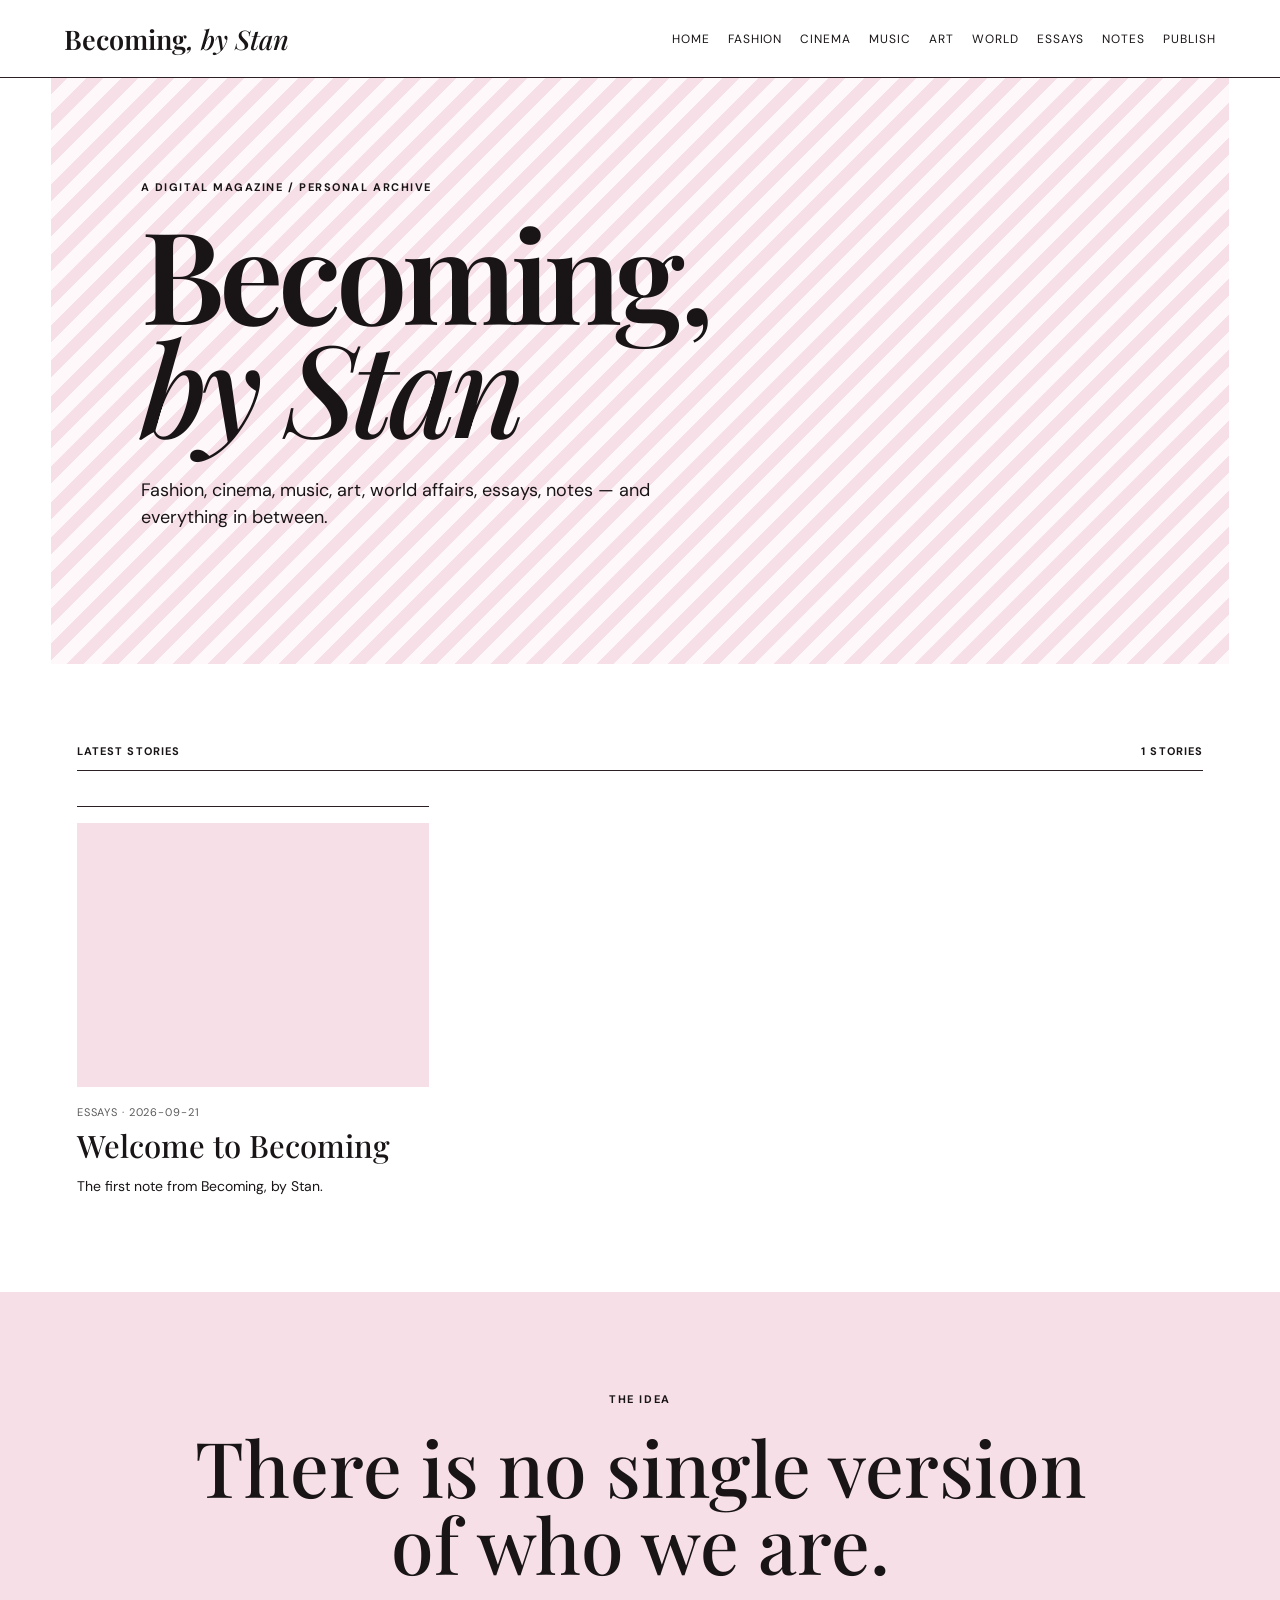
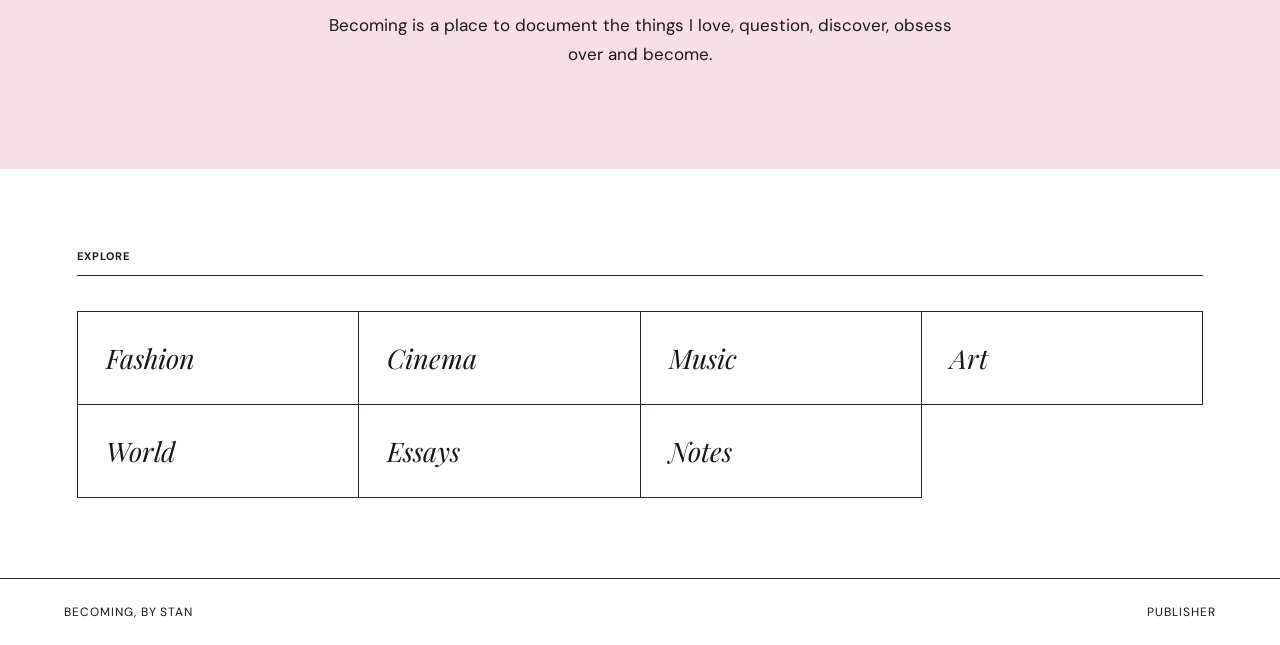
==== index.html @ a14f879a "Add files via upload" ====
<!doctype html>
<html lang="en"><head><meta charset="utf-8"><meta name="viewport" content="width=device-width,initial-scale=1"><title>Becoming, by Stan</title><link rel="stylesheet" href="style.css"></head>
<body>
<header><a class="brand" href="index.html">Becoming<span>, by Stan</span></a><nav><a href="index.html">Home</a><a href="category.html?cat=Fashion">Fashion</a><a href="category.html?cat=Cinema">Cinema</a><a href="category.html?cat=Music">Music</a><a href="category.html?cat=Art">Art</a><a href="category.html?cat=World">World</a><a href="category.html?cat=Essays">Essays</a><a href="category.html?cat=Notes">Notes</a><a href="admin.html">Publish</a></nav></header>
<main>
<section class="hero"><div><p class="eyebrow">A digital magazine / personal archive</p><h1>Becoming,<br><em>by Stan</em></h1><p class="hero-copy">Fashion, cinema, music, art, world affairs, essays, notes — and everything in between.</p></div></section>
<section class="section"><div class="section-heading"><span>Latest stories</span><span id="count"></span></div><div id="latest" class="story-grid"></div></section>
<section class="manifesto"><p class="eyebrow">The idea</p><h2>There is no single version of who we are.</h2><p>Becoming is a place to document the things I love, question, discover, obsess over and become.</p></section>
<section class="section"><div class="section-heading"><span>Explore</span></div><div class="category-grid">
<a href="category.html?cat=Fashion">Fashion</a><a href="category.html?cat=Cinema">Cinema</a><a href="category.html?cat=Music">Music</a><a href="category.html?cat=Art">Art</a><a href="category.html?cat=World">World</a><a href="category.html?cat=Essays">Essays</a><a href="category.html?cat=Notes">Notes</a>
</div></section></main>
<footer><span>Becoming, by Stan</span><a href="admin.html">Publisher</a></footer><script src="script.js"></script></body></html>
---- style.css ----
@import url('https://fonts.googleapis.com/css2?family=DM+Sans:wght@400;500;700&family=Playfair+Display:ital,wght@0,500;0,600;1,500;1,600&display=swap');
:root{--pink:#f7dfe8;--soft:#fff8fa;--ink:#191517;--line:#2b2024;--serif:'Playfair Display',Georgia,serif;--sans:'DM Sans',Arial,sans-serif}*{box-sizing:border-box}body{margin:0;color:var(--ink);background:#fff;font-family:var(--sans)}a{color:inherit;text-decoration:none}header{min-height:78px;border-bottom:1px solid var(--line);display:flex;align-items:center;justify-content:space-between;padding:18px 5vw;gap:30px;position:sticky;top:0;background:#fff;z-index:5}.brand{font:600 27px var(--serif)}.brand span{font-style:italic;font-weight:500}nav{display:flex;flex-wrap:wrap;gap:18px;font-size:12px;text-transform:uppercase;letter-spacing:.08em}nav a:hover{text-decoration:underline}.eyebrow{text-transform:uppercase;letter-spacing:.14em;font-size:11px;font-weight:700;margin:0 0 22px}.hero{margin:0 4vw;padding:8vw 7vw 9vw;background:repeating-linear-gradient(135deg,var(--pink) 0,var(--pink) 12px,var(--soft) 12px,var(--soft) 25px);min-height:560px;display:flex;align-items:center}.hero h1{font:600 clamp(58px,10vw,145px)/.88 var(--serif);margin:0;letter-spacing:-.045em}.hero h1 em{font-weight:500}.hero-copy{font-size:18px;line-height:1.5;max-width:540px;margin-top:35px}.section{padding:80px 6vw}.section-heading{display:flex;justify-content:space-between;border-bottom:1px solid var(--line);padding-bottom:12px;text-transform:uppercase;letter-spacing:.1em;font-size:11px;font-weight:700}.story-grid{display:grid;grid-template-columns:repeat(3,1fr);gap:35px;margin-top:35px}.story-card{border-top:1px solid var(--line);padding-top:16px}.story-card .image{aspect-ratio:4/3;background:var(--pink);margin-bottom:18px;background-size:cover;background-position:center}.story-card h2{font:500 31px/1.05 var(--serif);margin:10px 0}.story-card p{font-size:14px;line-height:1.6}.meta{font-size:11px;text-transform:uppercase;letter-spacing:.08em;opacity:.7}.manifesto{padding:100px 12vw;background:var(--pink);text-align:center}.manifesto h2{font:500 clamp(38px,6vw,78px)/1 var(--serif);margin:0 auto 30px;max-width:1000px}.manifesto p:last-child{max-width:650px;margin:auto;font-size:17px;line-height:1.7}.category-grid{display:grid;grid-template-columns:repeat(4,1fr);margin-top:35px;border-top:1px solid var(--line);border-left:1px solid var(--line)}.category-grid a{padding:28px;border-right:1px solid var(--line);border-bottom:1px solid var(--line);font:italic 27px var(--serif)}.category-grid a:hover{background:var(--pink)}.category-header{padding:90px 6vw 50px;background:var(--soft)}.category-header h1,.article-page h1,.admin h1{font-family:var(--serif);font-weight:600;line-height:.95;letter-spacing:-.04em}.category-header h1{font-size:clamp(55px,9vw,120px)}.article-page{max-width:950px;margin:auto;padding:90px 6vw}.article-page h1{font-size:clamp(52px,8vw,105px);margin-bottom:25px}.article-subtitle{font:italic 24px/1.4 var(--serif);max-width:750px}.article-page article{font:18px/1.8 var(--serif);max-width:760px;margin:55px auto}.article-page article p{margin:0 0 1.4em}.article-hero{width:100%;max-height:650px;object-fit:cover;margin-top:45px}footer{border-top:1px solid var(--line);padding:25px 5vw;display:flex;justify-content:space-between;font-size:12px;text-transform:uppercase;letter-spacing:.08em}.admin{max-width:850px;margin:auto;padding:80px 6vw}.admin h1{font-size:70px;margin-bottom:30px}.notice{background:var(--soft);border-left:4px solid var(--pink);padding:18px;line-height:1.6}.admin form{display:grid;gap:20px;margin-top:40px}.admin label{font-size:12px;text-transform:uppercase;letter-spacing:.08em;font-weight:700;display:grid;gap:8px}.admin input,.admin textarea,.admin select{font:16px var(--sans);padding:13px;border:1px solid var(--line);background:#fff}.button{border:1px solid var(--line);background:var(--ink);color:#fff;padding:15px 22px;font-weight:700;cursor:pointer}.draft{border-top:1px solid var(--line);padding:18px 0;display:flex;justify-content:space-between;gap:20px}@media(max-width:800px){header{align-items:flex-start}header nav{display:none}.hero{min-height:480px;margin:0}.story-grid{grid-template-columns:1fr}.category-grid{grid-template-columns:1fr 1fr}}
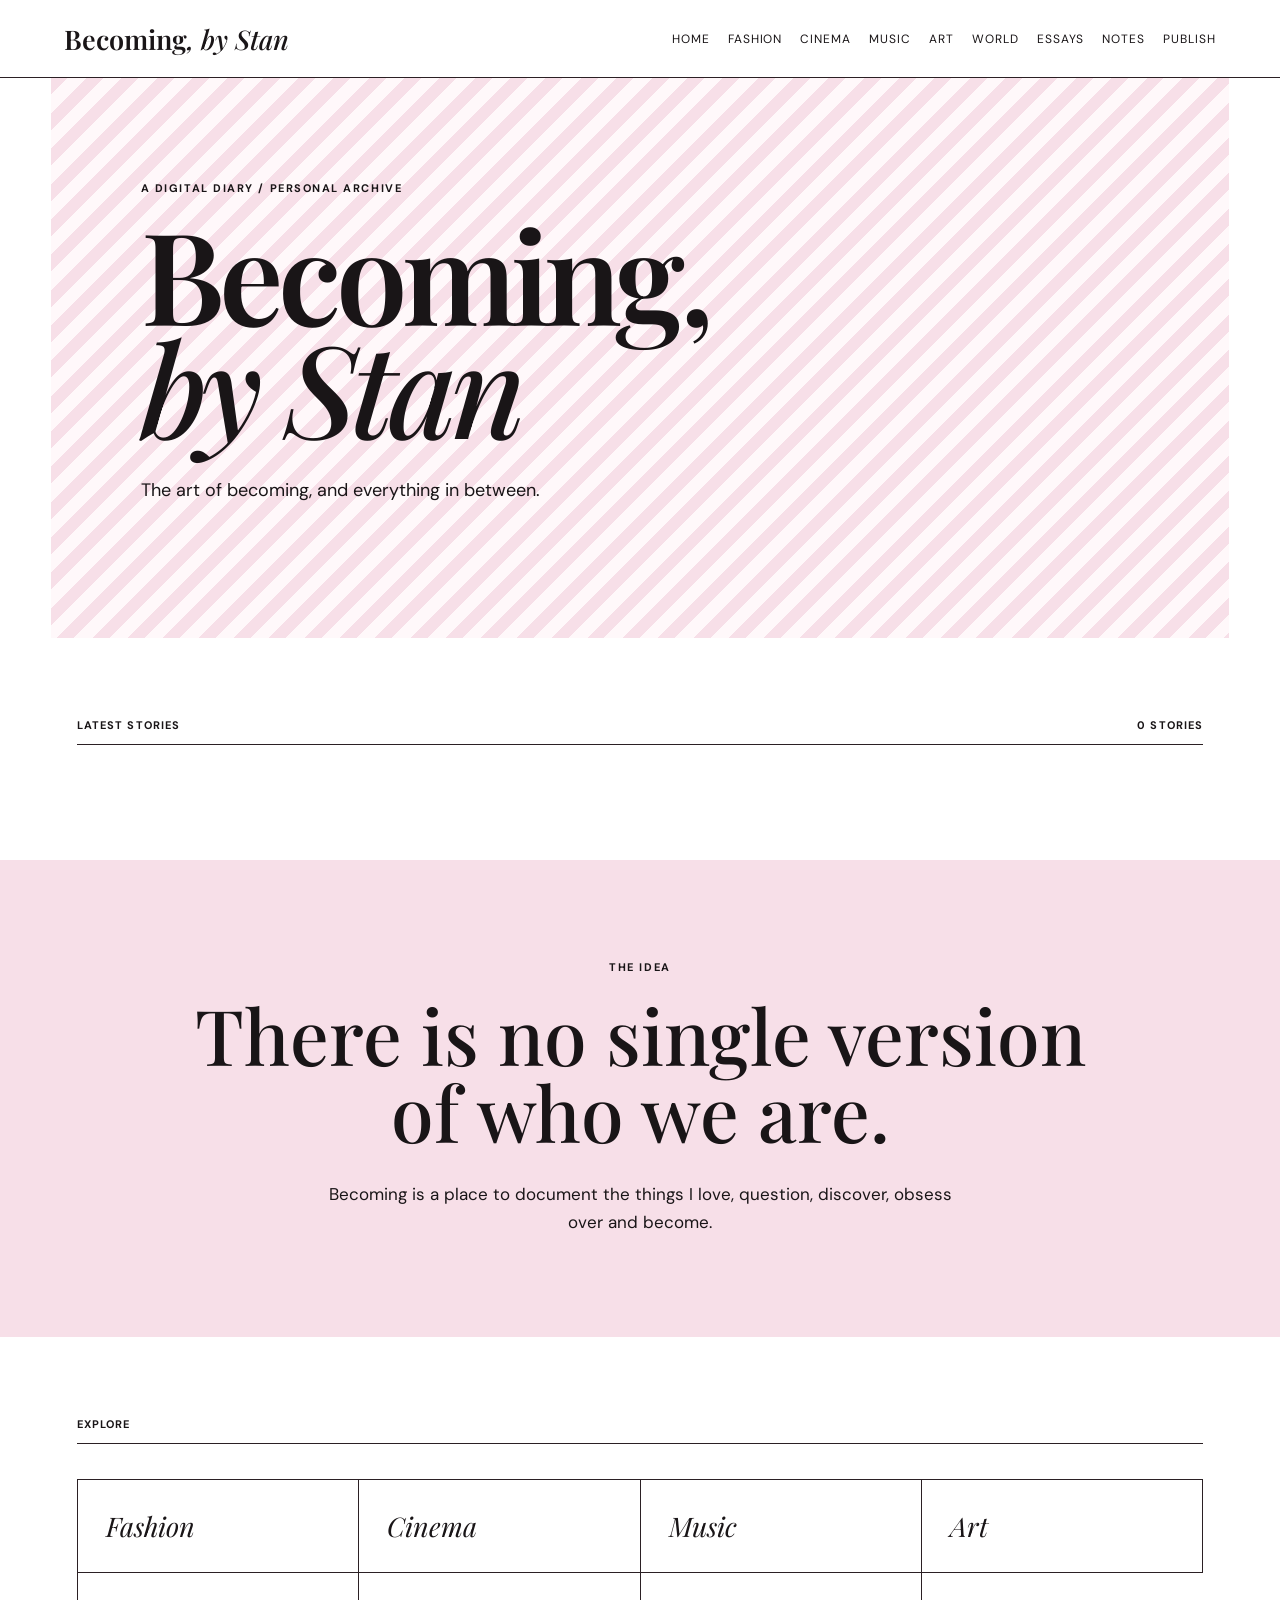
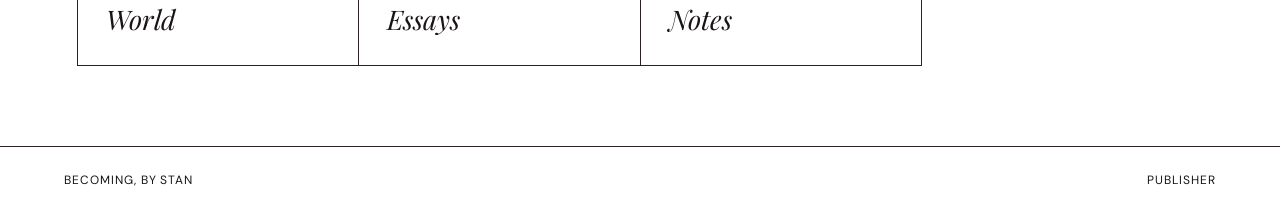
==== commit 9c929d3c: "Update index.html" ====
--- a/index.html
+++ b/index.html
@@ -3,10 +3,10 @@
 <body>
 <header><a class="brand" href="index.html">Becoming<span>, by Stan</span></a><nav><a href="index.html">Home</a><a href="category.html?cat=Fashion">Fashion</a><a href="category.html?cat=Cinema">Cinema</a><a href="category.html?cat=Music">Music</a><a href="category.html?cat=Art">Art</a><a href="category.html?cat=World">World</a><a href="category.html?cat=Essays">Essays</a><a href="category.html?cat=Notes">Notes</a><a href="admin.html">Publish</a></nav></header>
 <main>
-<section class="hero"><div><p class="eyebrow">A digital magazine / personal archive</p><h1>Becoming,<br><em>by Stan</em></h1><p class="hero-copy">Fashion, cinema, music, art, world affairs, essays, notes — and everything in between.</p></div></section>
+<section class="hero"><div><p class="eyebrow">A digital diary / personal archive</p><h1>Becoming,<br><em>by Stan</em></h1><p class="hero-copy">The art of becoming, and everything in between.</p></div></section>
 <section class="section"><div class="section-heading"><span>Latest stories</span><span id="count"></span></div><div id="latest" class="story-grid"></div></section>
 <section class="manifesto"><p class="eyebrow">The idea</p><h2>There is no single version of who we are.</h2><p>Becoming is a place to document the things I love, question, discover, obsess over and become.</p></section>
 <section class="section"><div class="section-heading"><span>Explore</span></div><div class="category-grid">
 <a href="category.html?cat=Fashion">Fashion</a><a href="category.html?cat=Cinema">Cinema</a><a href="category.html?cat=Music">Music</a><a href="category.html?cat=Art">Art</a><a href="category.html?cat=World">World</a><a href="category.html?cat=Essays">Essays</a><a href="category.html?cat=Notes">Notes</a>
 </div></section></main>
-<footer><span>Becoming, by Stan</span><a href="admin.html">Publisher</a></footer><script src="script.js"></script></body></html>+<footer><span>Becoming, by Stan</span><a href="admin.html">Publisher</a></footer><script src="script.js"></script></body></html>
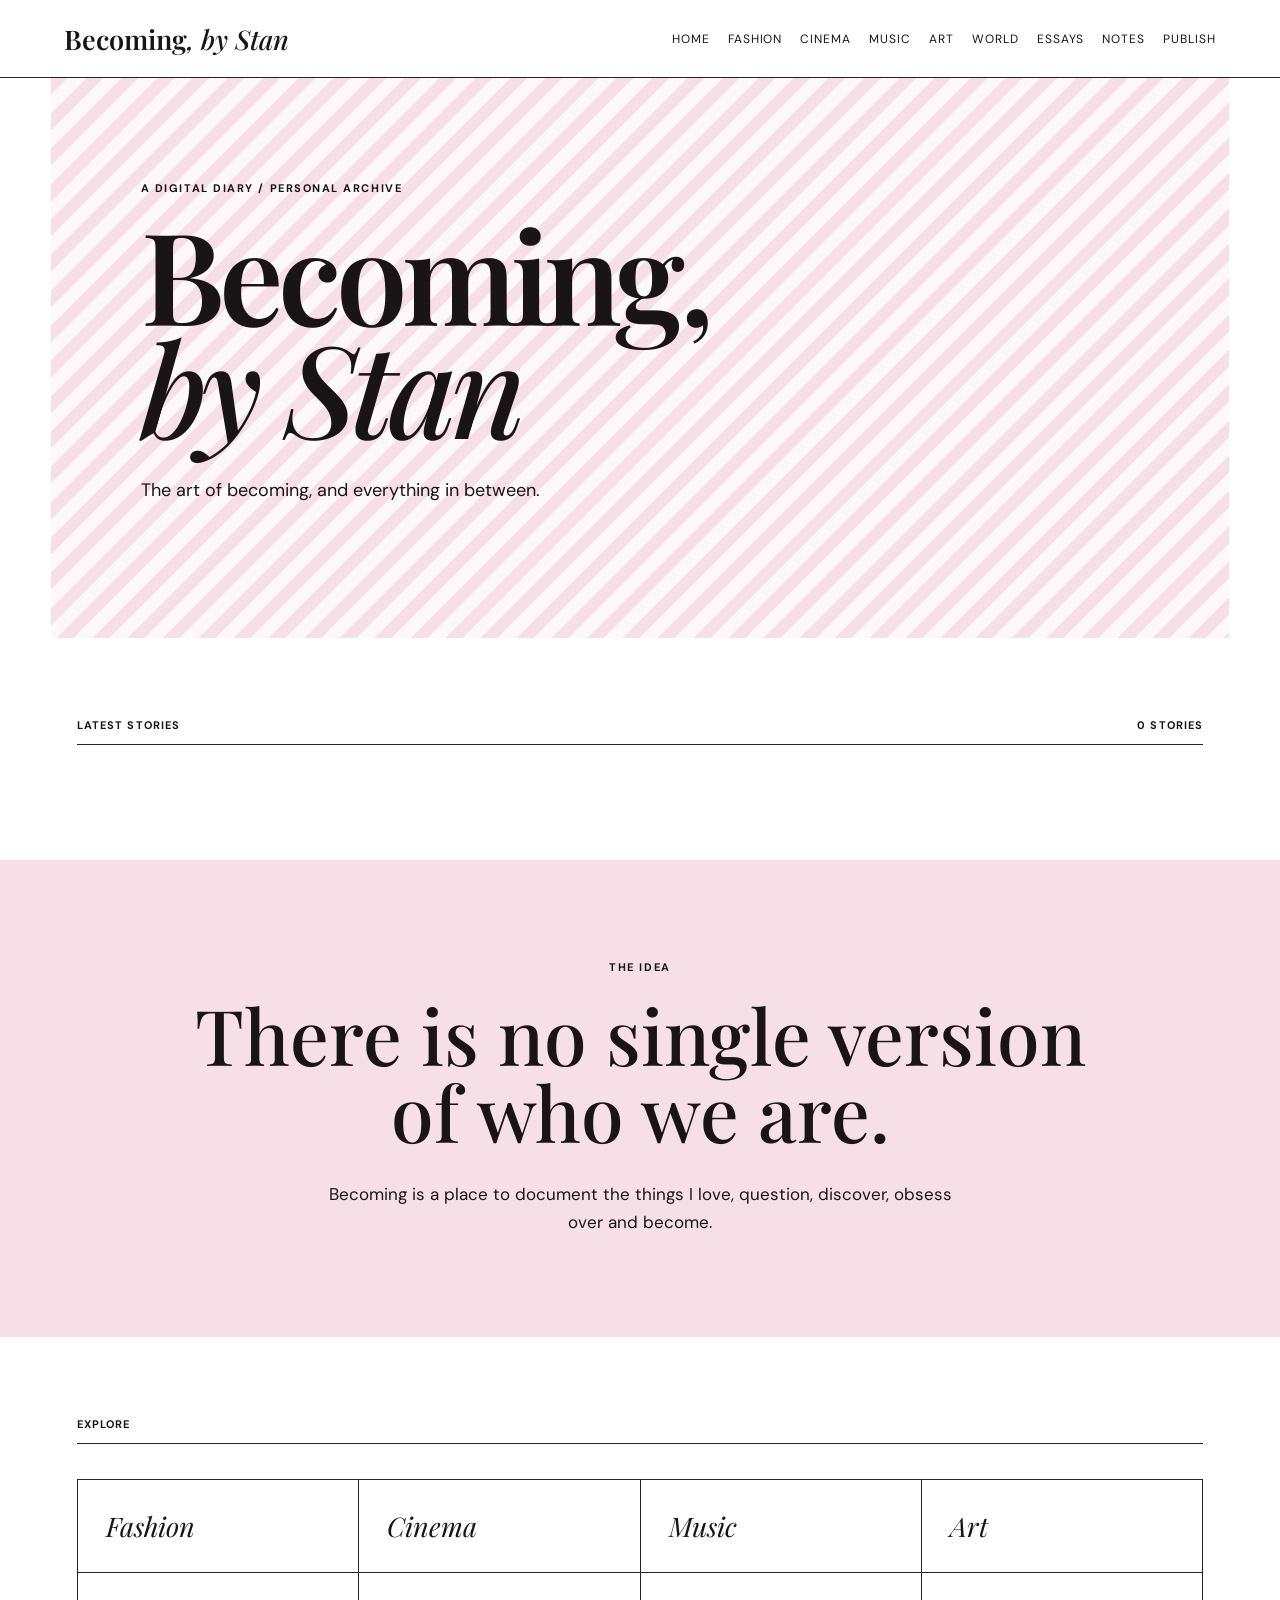
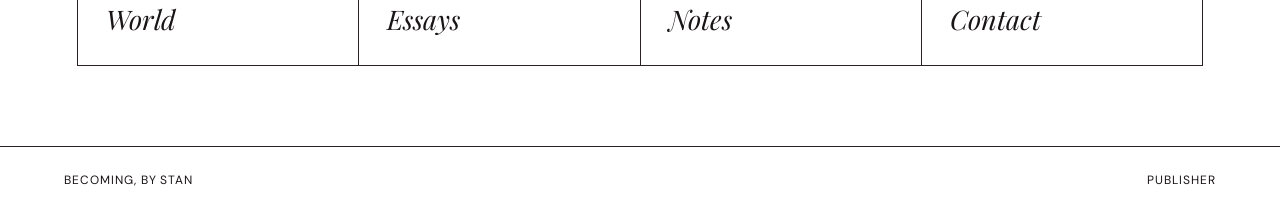
==== commit 4eab4311: "Update index.html" ====
--- a/index.html
+++ b/index.html
@@ -7,6 +7,6 @@
 <section class="section"><div class="section-heading"><span>Latest stories</span><span id="count"></span></div><div id="latest" class="story-grid"></div></section>
 <section class="manifesto"><p class="eyebrow">The idea</p><h2>There is no single version of who we are.</h2><p>Becoming is a place to document the things I love, question, discover, obsess over and become.</p></section>
 <section class="section"><div class="section-heading"><span>Explore</span></div><div class="category-grid">
-<a href="category.html?cat=Fashion">Fashion</a><a href="category.html?cat=Cinema">Cinema</a><a href="category.html?cat=Music">Music</a><a href="category.html?cat=Art">Art</a><a href="category.html?cat=World">World</a><a href="category.html?cat=Essays">Essays</a><a href="category.html?cat=Notes">Notes</a>
+<a href="category.html?cat=Fashion">Fashion</a><a href="category.html?cat=Cinema">Cinema</a><a href="category.html?cat=Music">Music</a><a href="category.html?cat=Art">Art</a><a href="category.html?cat=World">World</a><a href="category.html?cat=Essays">Essays</a><a href="category.html?cat=Notes">Notes</a><a href="contact.html">Contact</a>
 </div></section></main>
 <footer><span>Becoming, by Stan</span><a href="admin.html">Publisher</a></footer><script src="script.js"></script></body></html>
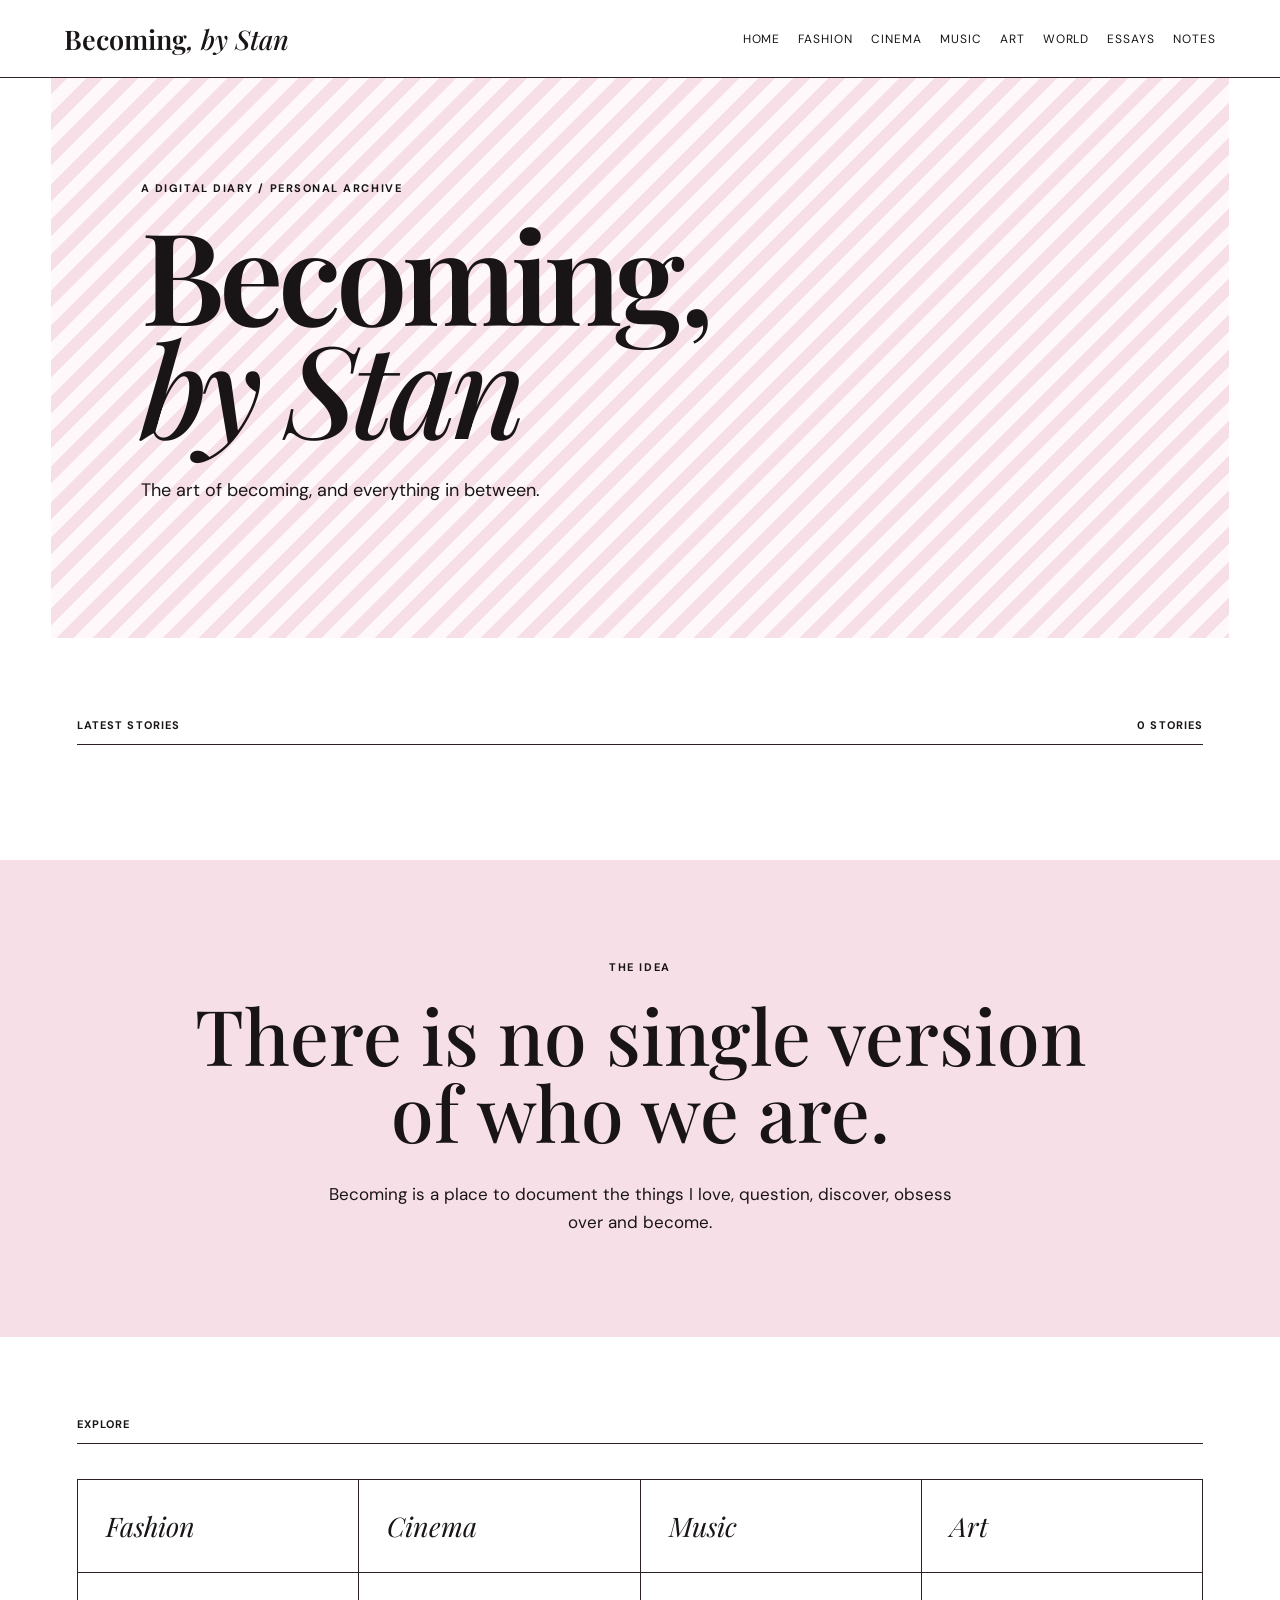
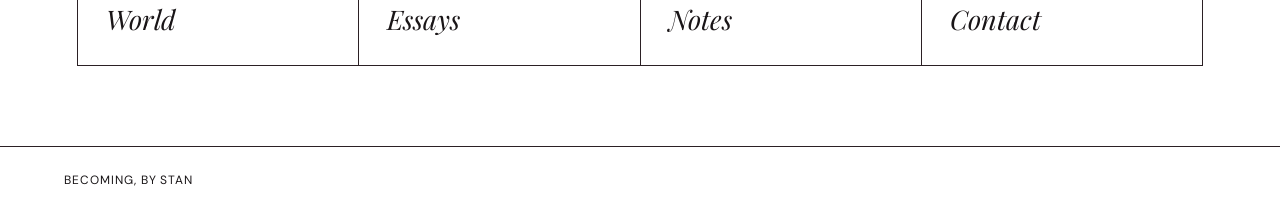
==== commit 3c47feb4: "Update index.html" ====
--- a/index.html
+++ b/index.html
@@ -1,7 +1,7 @@
 <!doctype html>
 <html lang="en"><head><meta charset="utf-8"><meta name="viewport" content="width=device-width,initial-scale=1"><title>Becoming, by Stan</title><link rel="stylesheet" href="style.css"></head>
 <body>
-<header><a class="brand" href="index.html">Becoming<span>, by Stan</span></a><nav><a href="index.html">Home</a><a href="category.html?cat=Fashion">Fashion</a><a href="category.html?cat=Cinema">Cinema</a><a href="category.html?cat=Music">Music</a><a href="category.html?cat=Art">Art</a><a href="category.html?cat=World">World</a><a href="category.html?cat=Essays">Essays</a><a href="category.html?cat=Notes">Notes</a><a href="admin.html">Publish</a></nav></header>
+<header><a class="brand" href="index.html">Becoming<span>, by Stan</span></a><nav><a href="index.html">Home</a><a href="category.html?cat=Fashion">Fashion</a><a href="category.html?cat=Cinema">Cinema</a><a href="category.html?cat=Music">Music</a><a href="category.html?cat=Art">Art</a><a href="category.html?cat=World">World</a><a href="category.html?cat=Essays">Essays</a><a href="category.html?cat=Notes">Notes</a></nav></header>
 <main>
 <section class="hero"><div><p class="eyebrow">A digital diary / personal archive</p><h1>Becoming,<br><em>by Stan</em></h1><p class="hero-copy">The art of becoming, and everything in between.</p></div></section>
 <section class="section"><div class="section-heading"><span>Latest stories</span><span id="count"></span></div><div id="latest" class="story-grid"></div></section>
@@ -9,4 +9,4 @@
 <section class="section"><div class="section-heading"><span>Explore</span></div><div class="category-grid">
 <a href="category.html?cat=Fashion">Fashion</a><a href="category.html?cat=Cinema">Cinema</a><a href="category.html?cat=Music">Music</a><a href="category.html?cat=Art">Art</a><a href="category.html?cat=World">World</a><a href="category.html?cat=Essays">Essays</a><a href="category.html?cat=Notes">Notes</a><a href="contact.html">Contact</a>
 </div></section></main>
-<footer><span>Becoming, by Stan</span><a href="admin.html">Publisher</a></footer><script src="script.js"></script></body></html>
+<footer><span>Becoming, by Stan</span></footer><script src="script.js"></script></body></html>
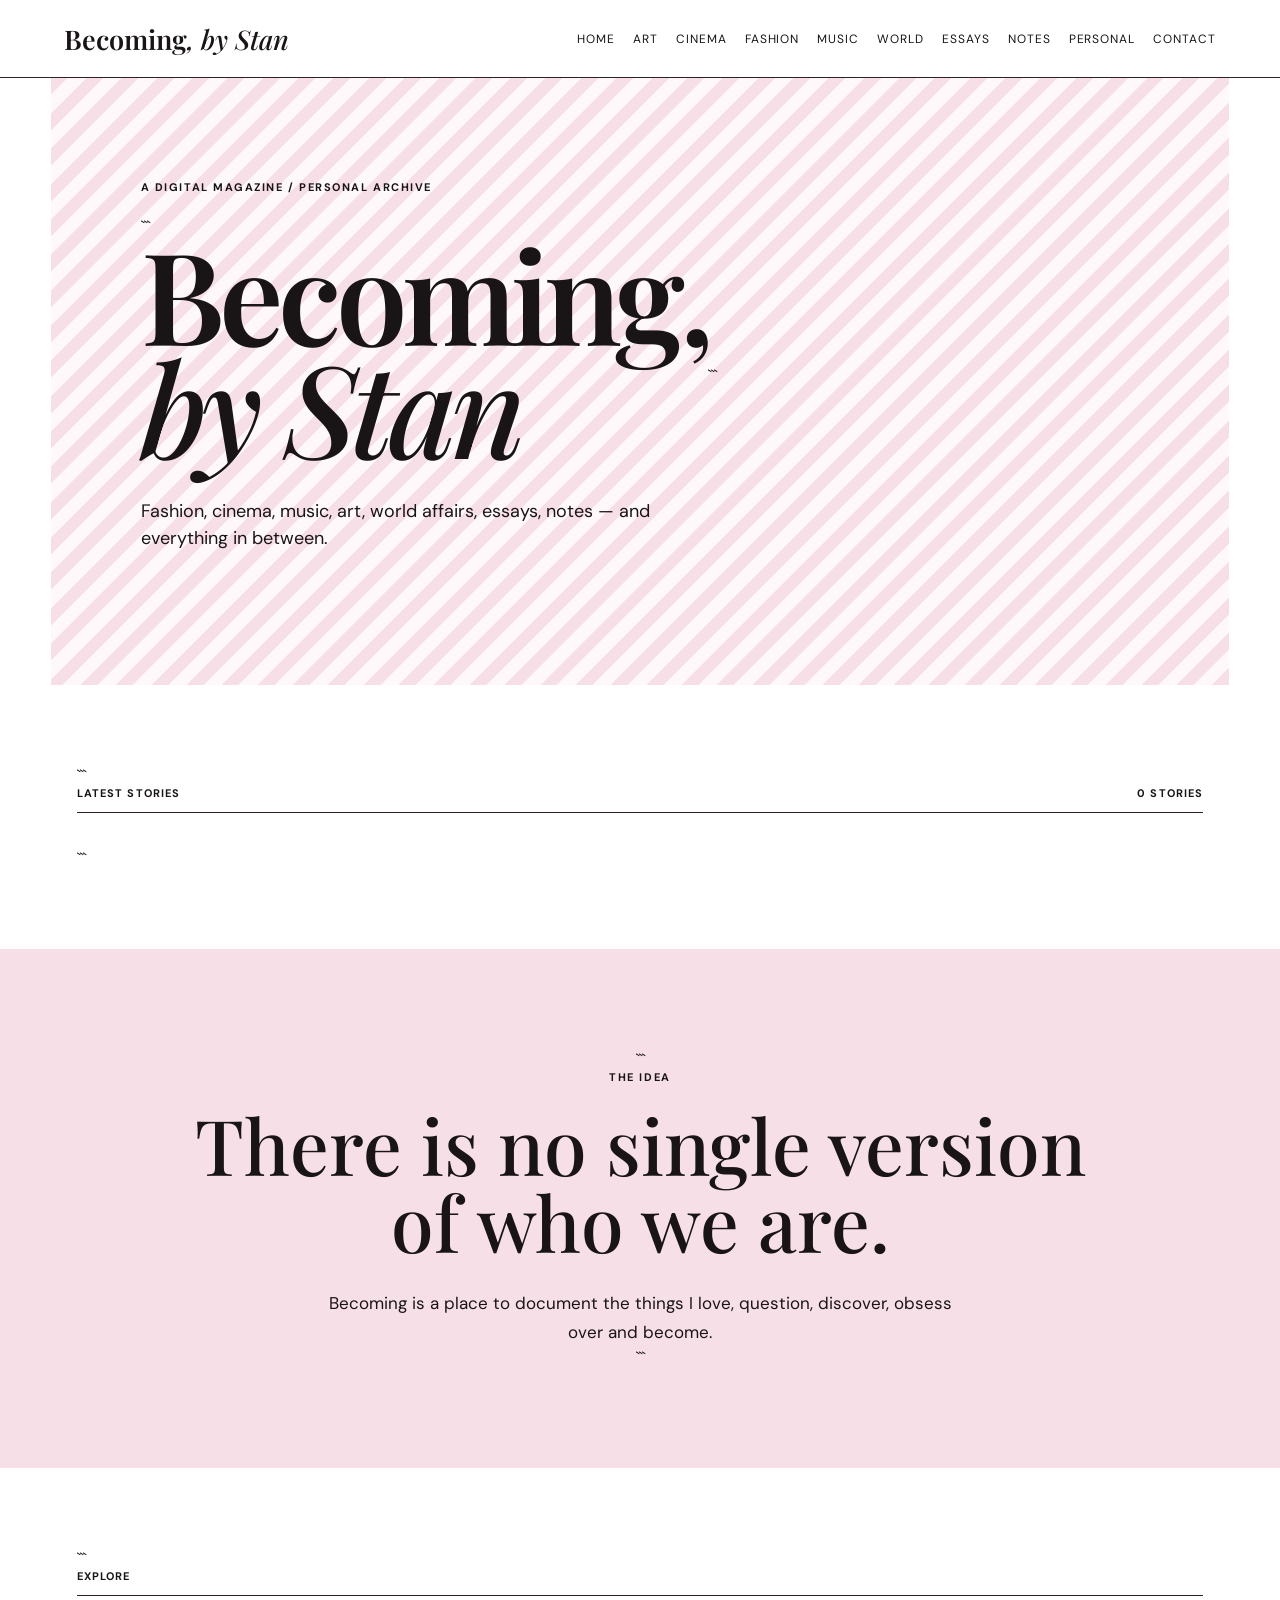
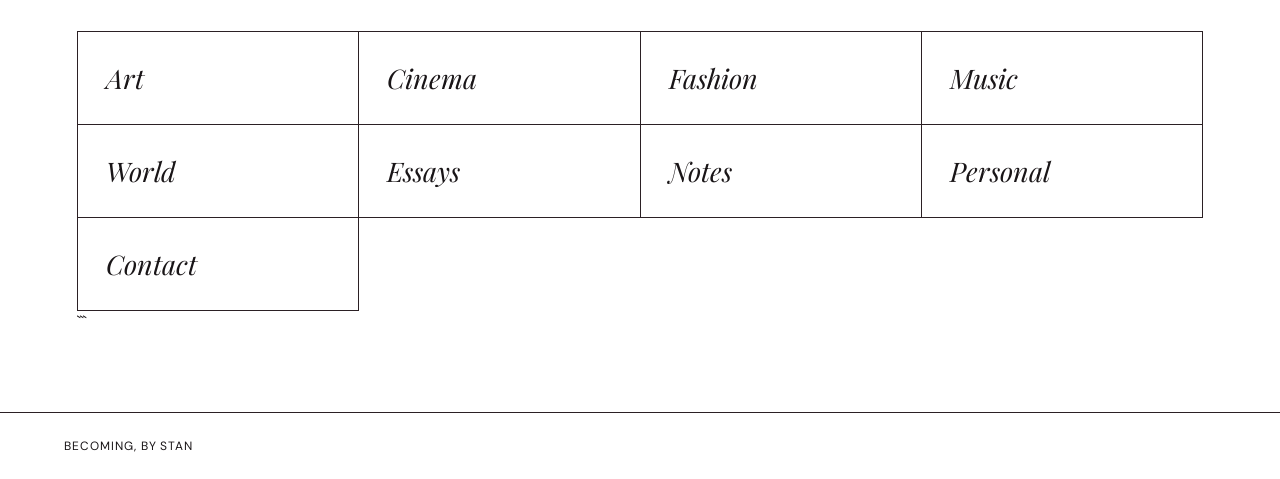
==== commit 8a3eedbf: "Update index.html" ====
--- a/index.html
+++ b/index.html
@@ -1,12 +1,116 @@
 <!doctype html>
-<html lang="en"><head><meta charset="utf-8"><meta name="viewport" content="width=device-width,initial-scale=1"><title>Becoming, by Stan</title><link rel="stylesheet" href="style.css"></head>
+
+<html lang="en">
+<head>
+  <meta charset="utf-8">
+  <meta name="viewport" content="width=device-width,initial-scale=1">
+  <title>Becoming, by Stan</title>
+  <link rel="stylesheet" href="style.css">
+</head>
+
 <body>
-<header><a class="brand" href="index.html">Becoming<span>, by Stan</span></a><nav><a href="index.html">Home</a><a href="category.html?cat=Fashion">Fashion</a><a href="category.html?cat=Cinema">Cinema</a><a href="category.html?cat=Music">Music</a><a href="category.html?cat=Art">Art</a><a href="category.html?cat=World">World</a><a href="category.html?cat=Essays">Essays</a><a href="category.html?cat=Notes">Notes</a></nav></header>
+
+<header>
+  <a class="brand" href="index.html">
+    Becoming<span>, by Stan</span>
+  </a>
+
+  <nav>
+    <a href="index.html">Home</a>
+    <a href="category.html?cat=Art">Art</a>
+    <a href="category.html?cat=Cinema">Cinema</a>
+    <a href="category.html?cat=Fashion">Fashion</a>
+    <a href="category.html?cat=Music">Music</a>
+    <a href="category.html?cat=World">World</a>
+    <a href="category.html?cat=Essays">Essays</a>
+    <a href="category.html?cat=Notes">Notes</a>
+    <a href="category.html?cat=Personal">Personal</a>
+    <a href="contact.html">Contact</a>
+  </nav>
+</header>
+
 <main>
-<section class="hero"><div><p class="eyebrow">A digital diary / personal archive</p><h1>Becoming,<br><em>by Stan</em></h1><p class="hero-copy">The art of becoming, and everything in between.</p></div></section>
-<section class="section"><div class="section-heading"><span>Latest stories</span><span id="count"></span></div><div id="latest" class="story-grid"></div></section>
-<section class="manifesto"><p class="eyebrow">The idea</p><h2>There is no single version of who we are.</h2><p>Becoming is a place to document the things I love, question, discover, obsess over and become.</p></section>
-<section class="section"><div class="section-heading"><span>Explore</span></div><div class="category-grid">
-<a href="category.html?cat=Fashion">Fashion</a><a href="category.html?cat=Cinema">Cinema</a><a href="category.html?cat=Music">Music</a><a href="category.html?cat=Art">Art</a><a href="category.html?cat=World">World</a><a href="category.html?cat=Essays">Essays</a><a href="category.html?cat=Notes">Notes</a><a href="contact.html">Contact</a>
-</div></section></main>
-<footer><span>Becoming, by Stan</span></footer><script src="script.js"></script></body></html>
+
+  <section class="hero">
+    <div>
+      <p class="eyebrow">A digital magazine / personal archive</p>
+
+```
+  <h1>
+    Becoming,<br>
+    <em>by Stan</em>
+  </h1>
+
+  <p class="hero-copy">
+    Fashion, cinema, music, art, world affairs, essays, notes —
+    and everything in between.
+  </p>
+</div>
+```
+
+  </section>
+
+  <section class="section">
+
+```
+<div class="section-heading">
+  <span>Latest stories</span>
+  <span id="count"></span>
+</div>
+
+<div id="latest" class="story-grid"></div>
+```
+
+  </section>
+
+  <section class="manifesto">
+
+```
+<p class="eyebrow">The idea</p>
+
+<h2>
+  There is no single version of who we are.
+</h2>
+
+<p>
+  Becoming is a place to document the things I love, question,
+  discover, obsess over and become.
+</p>
+```
+
+  </section>
+
+  <section class="section">
+
+```
+<div class="section-heading">
+  <span>Explore</span>
+</div>
+
+<div class="category-grid">
+
+  <a href="category.html?cat=Art">Art</a>
+  <a href="category.html?cat=Cinema">Cinema</a>
+  <a href="category.html?cat=Fashion">Fashion</a>
+  <a href="category.html?cat=Music">Music</a>
+  <a href="category.html?cat=World">World</a>
+  <a href="category.html?cat=Essays">Essays</a>
+  <a href="category.html?cat=Notes">Notes</a>
+  <a href="category.html?cat=Personal">Personal</a>
+  <a href="contact.html">Contact</a>
+
+</div>
+```
+
+  </section>
+
+</main>
+
+<footer>
+  <span>Becoming, by Stan</span>
+</footer>
+
+<script src="script.js"></script>
+
+</body>
+</html>
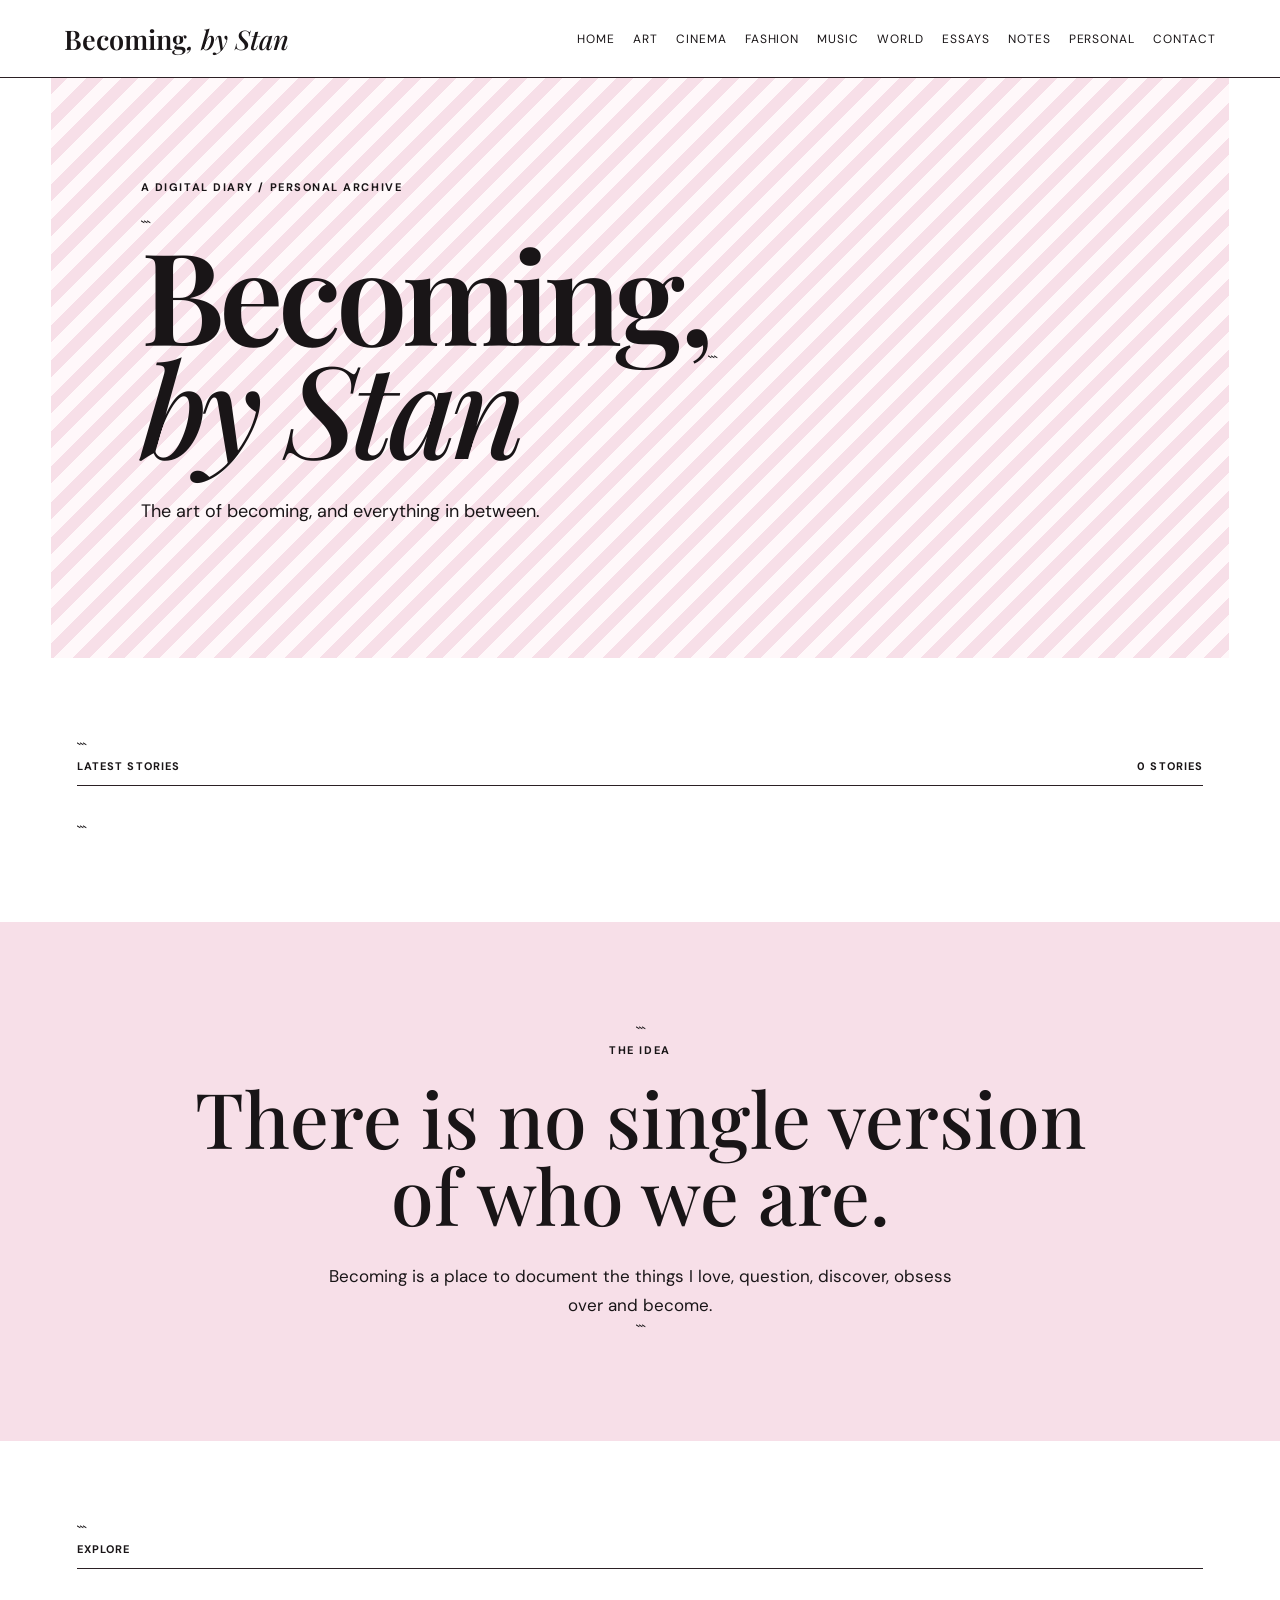
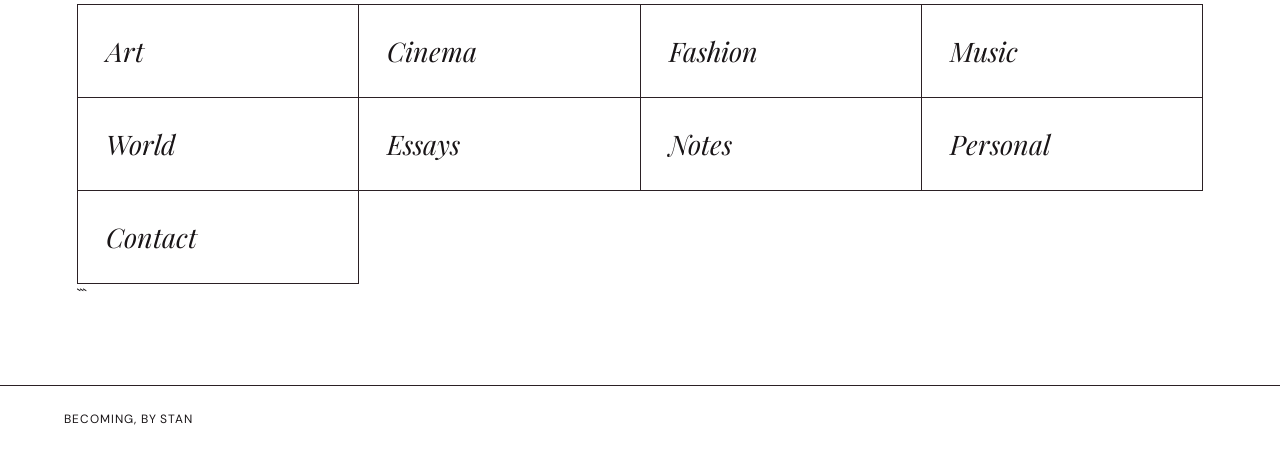
==== commit 0eb756a6: "Update index.html" ====
--- a/index.html
+++ b/index.html
@@ -33,7 +33,7 @@
 
   <section class="hero">
     <div>
-      <p class="eyebrow">A digital magazine / personal archive</p>
+      <p class="eyebrow">A digital diary / personal archive</p>
 
 ```
   <h1>
@@ -42,7 +42,7 @@
   </h1>
 
   <p class="hero-copy">
-    Fashion, cinema, music, art, world affairs, essays, notes —
+   The art of becoming,
     and everything in between.
   </p>
 </div>
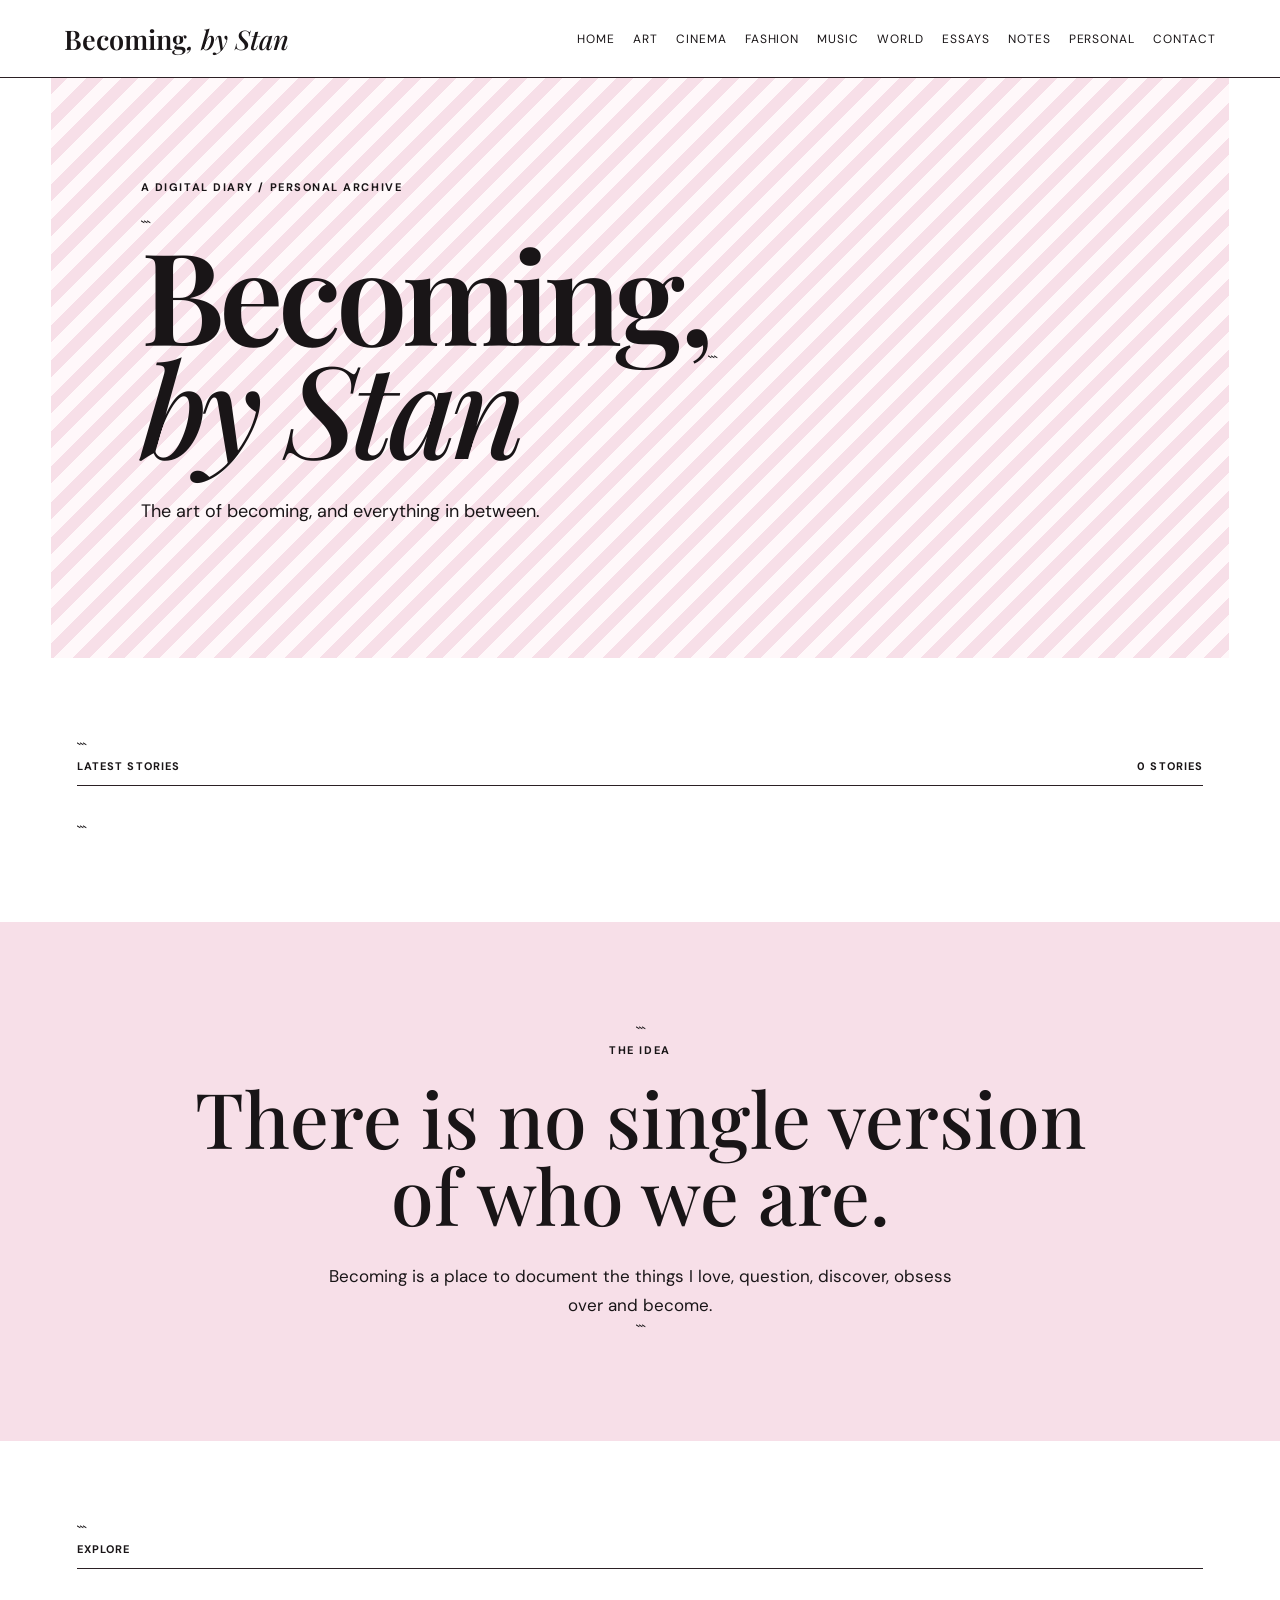
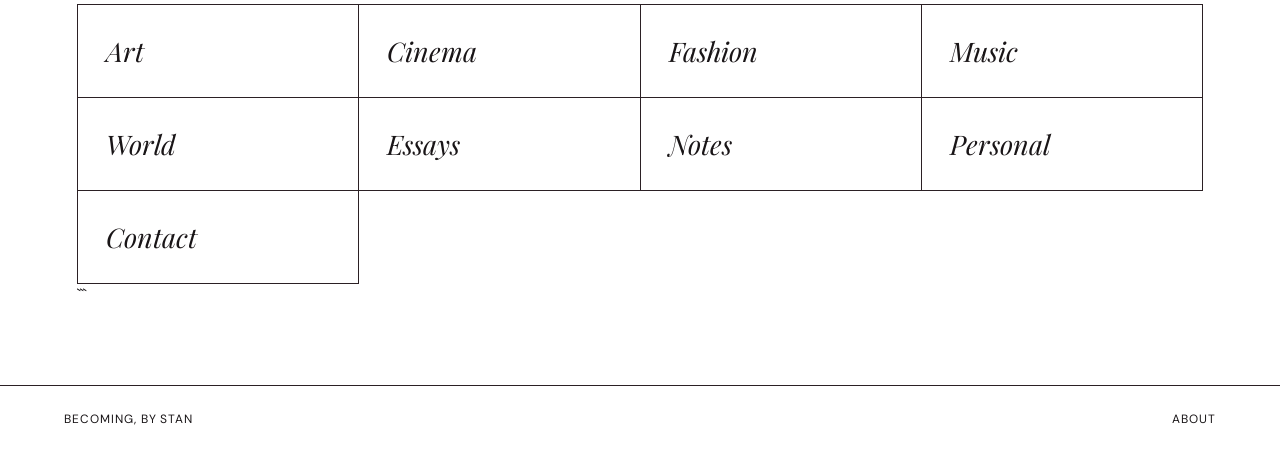
==== commit 8a8d66b9: "Update index.html" ====
--- a/index.html
+++ b/index.html
@@ -108,6 +108,7 @@
 
 <footer>
   <span>Becoming, by Stan</span>
+  <a href="about.html">About</a>
 </footer>
 
 <script src="script.js"></script>
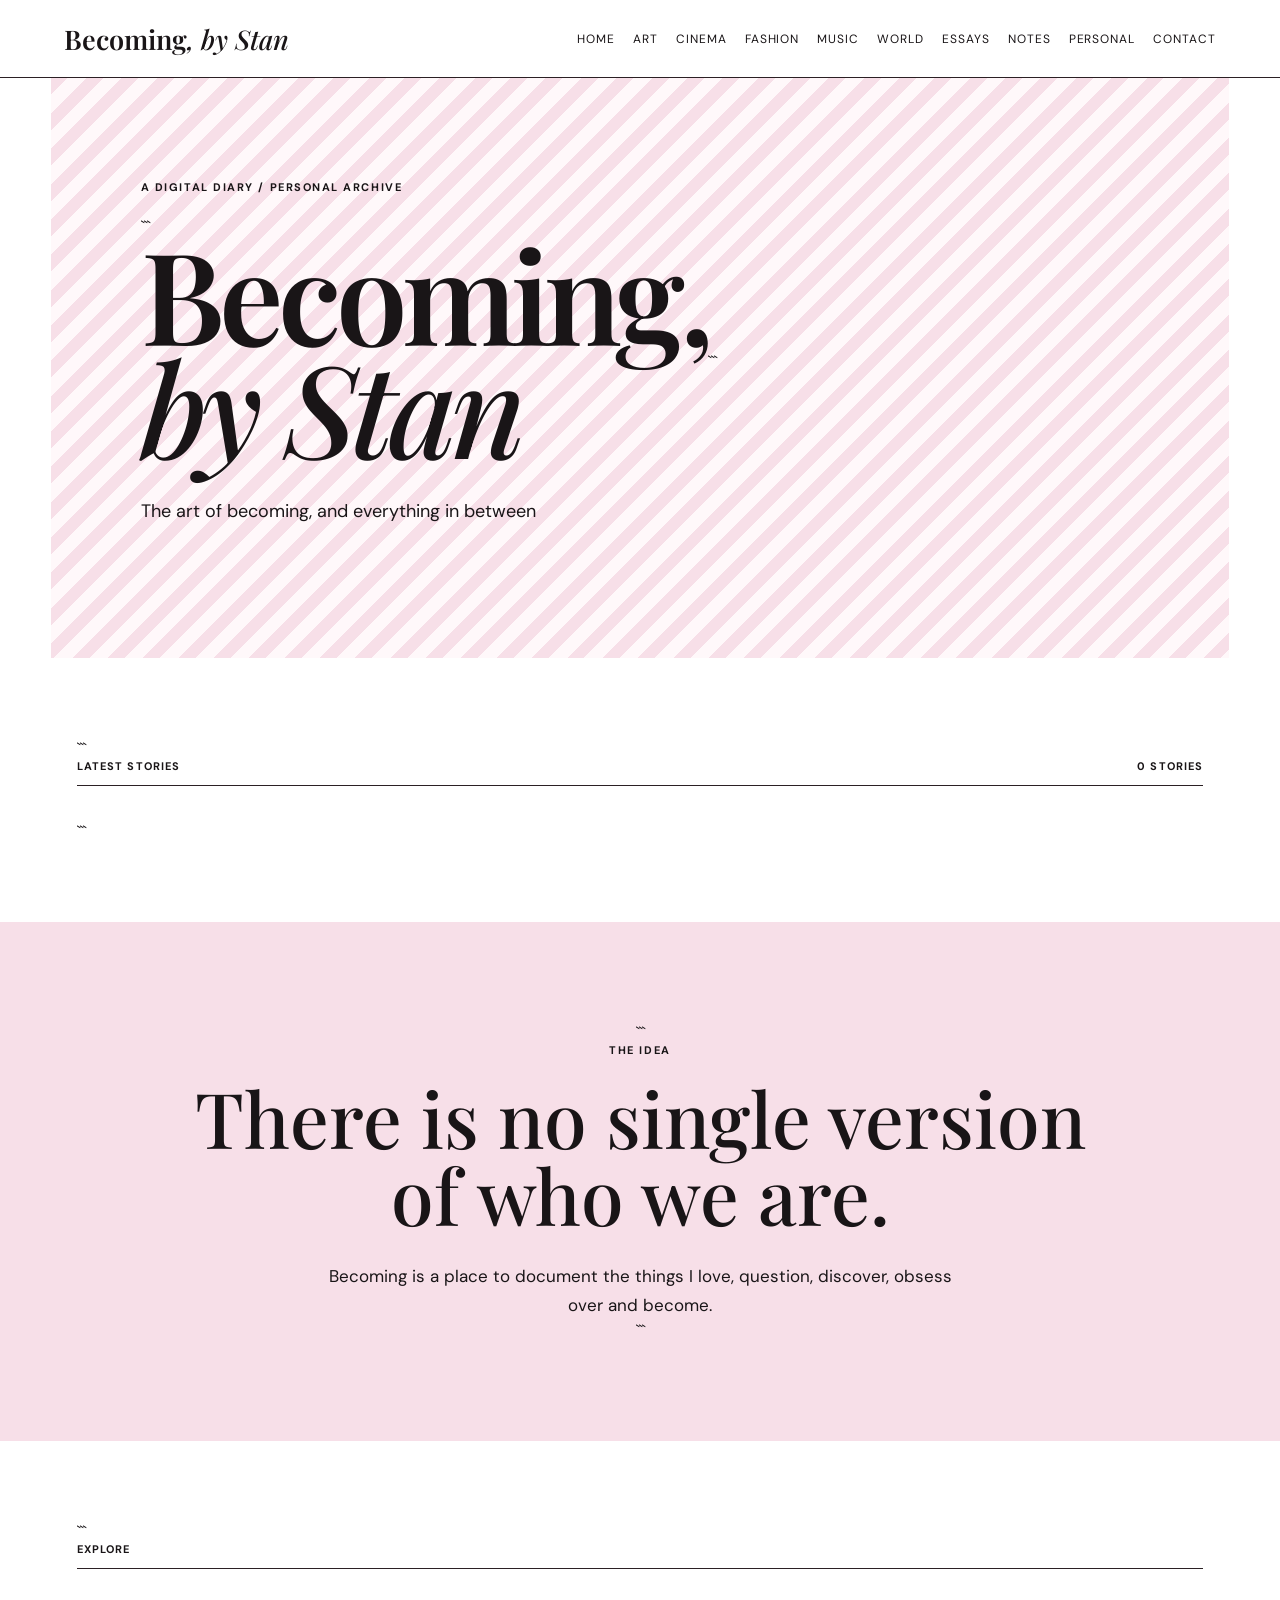
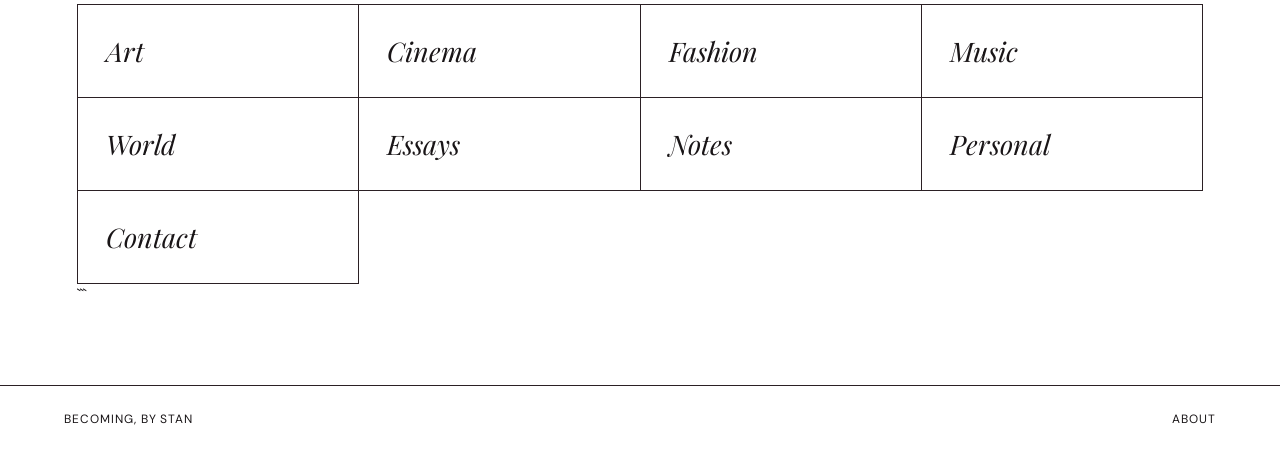
==== commit 16c9057f: "Update index.html" ====
--- a/index.html
+++ b/index.html
@@ -43,7 +43,7 @@
 
   <p class="hero-copy">
    The art of becoming,
-    and everything in between.
+    and everything in between
   </p>
 </div>
 ```
